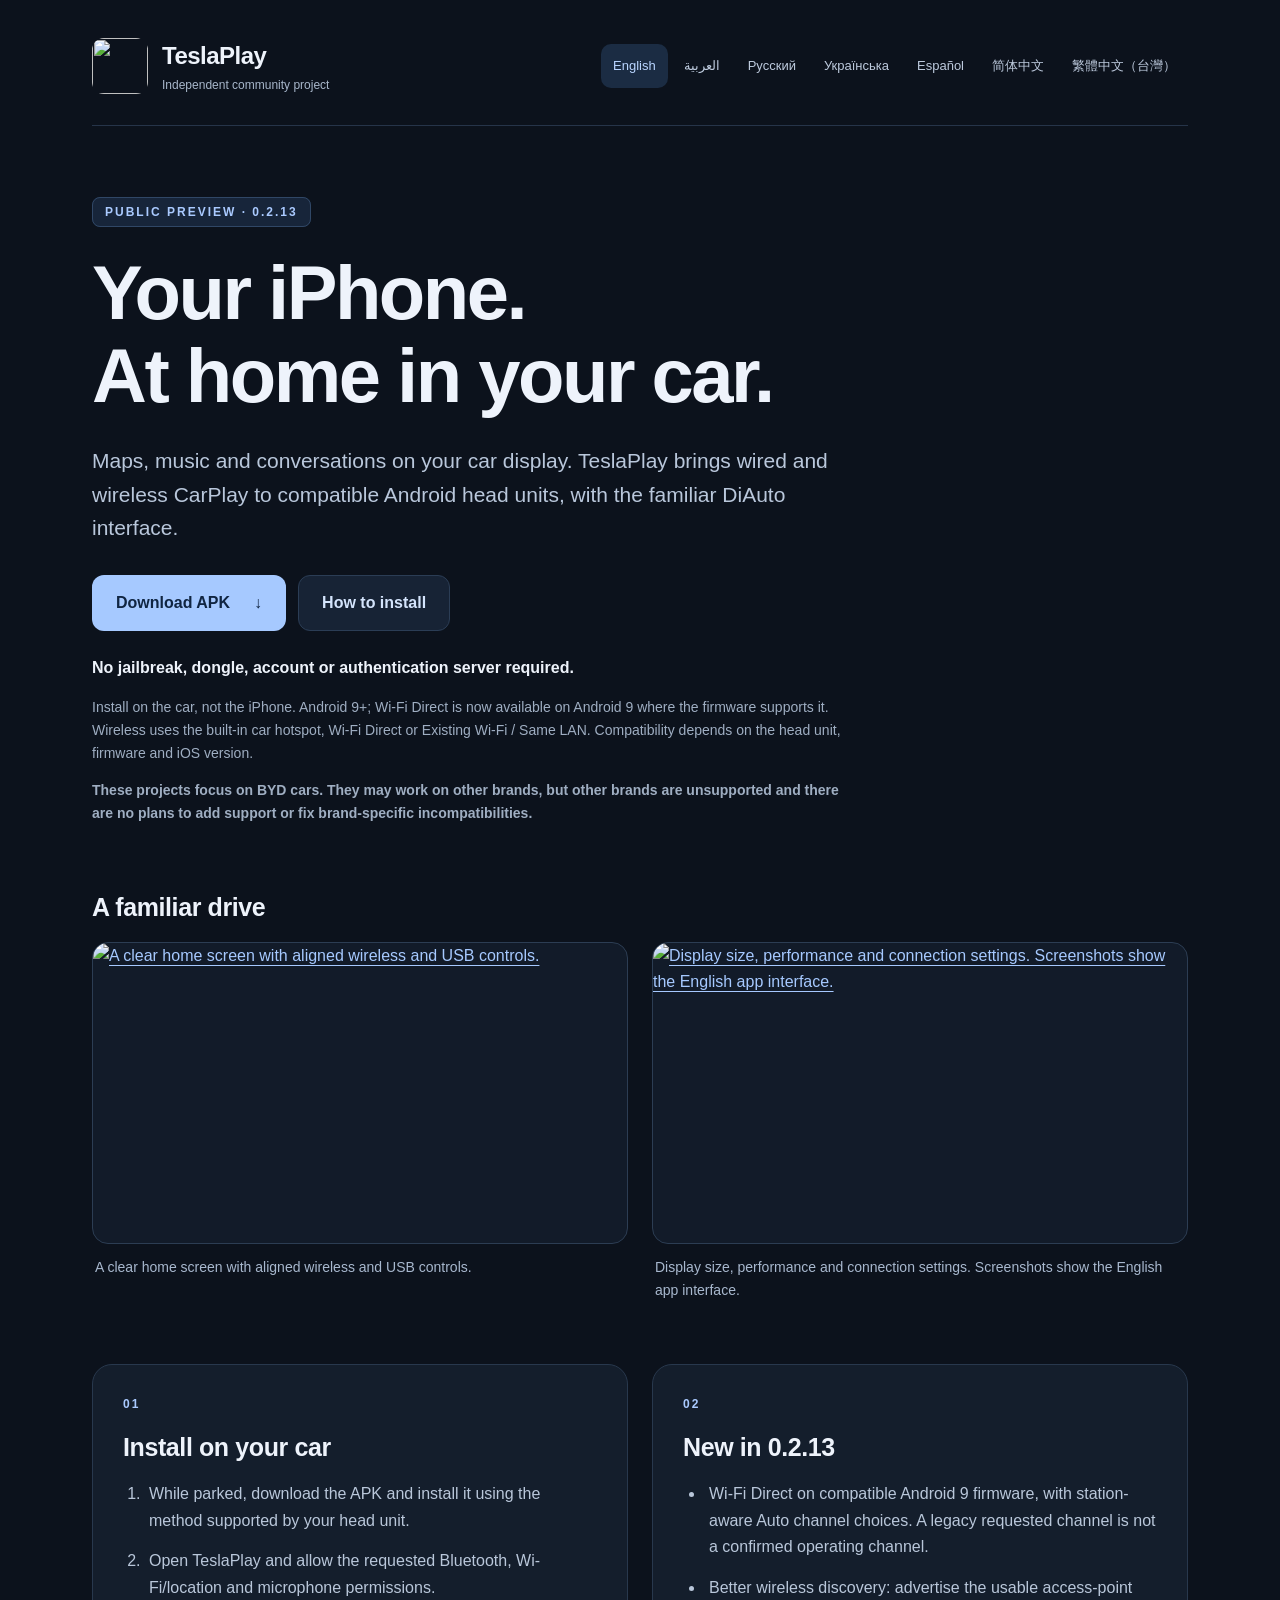
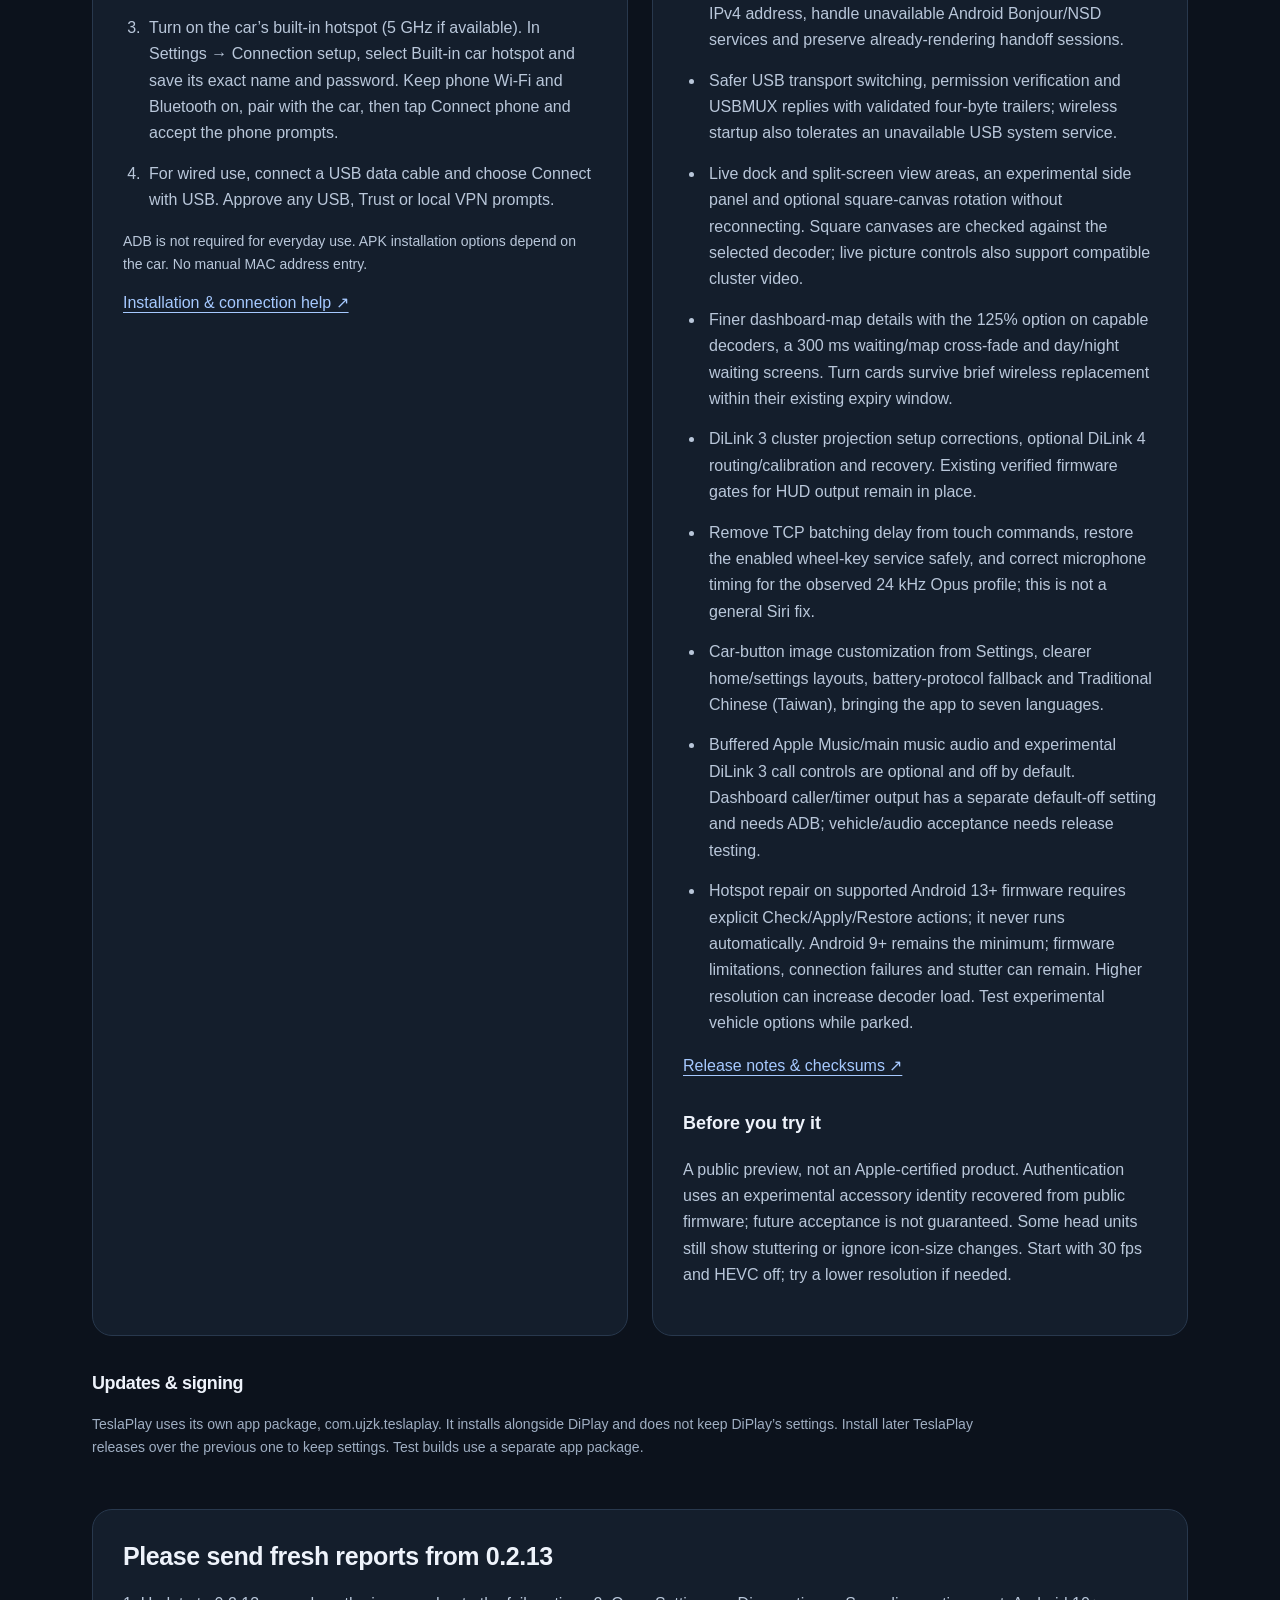
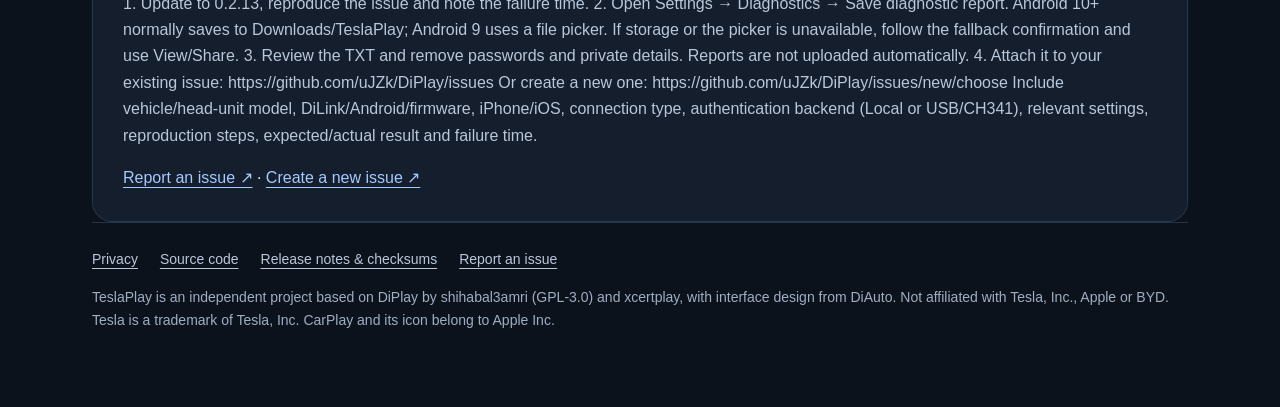
==== site/index.html @ d940fe67 "Rename the project to TeslaPlay with its own application ID Every name a user sees is now TeslaPlay." ====
<!doctype html>
<html lang="en" dir="ltr"><head><meta charset="utf-8"><meta name="viewport" content="width=device-width,initial-scale=1">
<title>TeslaPlay · Download APK</title><meta name="description" content="Maps, music and conversations on your car display. TeslaPlay brings wired and wireless CarPlay to compatible Android head units, with the familiar DiAuto interface."><meta name="theme-color" content="#0c121c">
<link rel="icon" href="./assets/icon.png"><link rel="stylesheet" href="./assets/site.css"><link rel="canonical" href="https://ujzk.github.io/DiPlay/"><link rel="alternate" hreflang="en" href="https://ujzk.github.io/DiPlay/"><link rel="alternate" hreflang="ar" href="https://ujzk.github.io/DiPlay/ar/"><link rel="alternate" hreflang="ru" href="https://ujzk.github.io/DiPlay/ru/"><link rel="alternate" hreflang="uk" href="https://ujzk.github.io/DiPlay/uk/"><link rel="alternate" hreflang="es" href="https://ujzk.github.io/DiPlay/es/"><link rel="alternate" hreflang="zh-Hans" href="https://ujzk.github.io/DiPlay/zh-Hans/"><link rel="alternate" hreflang="zh-Hant" href="https://ujzk.github.io/DiPlay/zh-Hant/">
<meta property="og:title" content="TeslaPlay — CarPlay receiver for Android"><meta property="og:description" content="No jailbreak, dongle, account or authentication server required."><meta property="og:image" content="https://ujzk.github.io/DiPlay/assets/home.png"><meta property="og:url" content="https://ujzk.github.io/DiPlay/"><meta property="og:type" content="website">
</head><body><main>
<header><a class="brand" href="./"><img src="./assets/icon.png" width="56" height="56" alt=""><span><strong>TeslaPlay</strong><small>Independent community project</small></span></a><nav class="languages" aria-label="Language"><a href="./" lang="en" hreflang="en" dir="auto" aria-current="page">English</a><a href="./ar/" lang="ar" hreflang="ar" dir="auto">العربية</a><a href="./ru/" lang="ru" hreflang="ru" dir="auto">Русский</a><a href="./uk/" lang="uk" hreflang="uk" dir="auto">Українська</a><a href="./es/" lang="es" hreflang="es" dir="auto">Español</a><a href="./zh-Hans/" lang="zh-Hans" hreflang="zh-Hans" dir="auto">简体中文</a><a href="./zh-Hant/" lang="zh-Hant" hreflang="zh-Hant" dir="auto">繁體中文（台灣）</a></nav></header>
<section class="hero"><span class="badge">PUBLIC PREVIEW · <bdi>0.2.13</bdi></span><h1>Your iPhone.<br>At home in your car.</h1><p class="intro">Maps, music and conversations on your car display. TeslaPlay brings wired and wireless CarPlay to compatible Android head units, with the familiar DiAuto interface.</p><div class="actions"><a class="button" href="https://github.com/uJZk/DiPlay/releases/latest">Download APK <span aria-hidden="true">↓</span></a><a class="button secondary" href="#install">How to install</a></div><p class="promise">No jailbreak, dongle, account or authentication server required.</p><p class="note">Install on the car, not the iPhone. Android 9+; Wi-Fi Direct is now available on Android 9 where the firmware supports it. Wireless uses the built-in car hotspot, Wi-Fi Direct or Existing Wi-Fi / Same LAN. Compatibility depends on the head unit, firmware and iOS version.</p><p class="note support-scope"><strong>These projects focus on BYD cars. They may work on other brands, but other brands are unsupported and there are no plans to add support or fix brand-specific incompatibilities.</strong></p></section>
<section class="gallery"><h2>A familiar drive</h2><div class="screens"><figure><a href="./assets/home.png"><img src="./assets/home.png" width="1920" height="1080" loading="lazy" alt="A clear home screen with aligned wireless and USB controls."></a><figcaption>A clear home screen with aligned wireless and USB controls.</figcaption></figure><figure><a href="./assets/settings.png"><img src="./assets/settings.png" width="1920" height="1080" loading="lazy" alt="Display size, performance and connection settings. Screenshots show the English app interface."></a><figcaption>Display size, performance and connection settings. Screenshots show the English app interface.</figcaption></figure></div></section>
<div class="grid"><section class="card" id="install"><span class="eyebrow">01</span><h2>Install on your car</h2><ol><li>While parked, download the APK and install it using the method supported by your head unit.</li><li>Open TeslaPlay and allow the requested Bluetooth, Wi-Fi/location and microphone permissions.</li><li>Turn on the car’s built-in hotspot (5 GHz if available). In Settings → Connection setup, select Built-in car hotspot and save its exact name and password. Keep phone Wi-Fi and Bluetooth on, pair with the car, then tap Connect phone and accept the phone prompts.</li><li>For wired use, connect a USB data cable and choose Connect with USB. Approve any USB, Trust or local VPN prompts.</li></ol><p class="note">ADB is not required for everyday use. APK installation options depend on the car. No manual MAC address entry.</p><a href="https://github.com/uJZk/DiPlay/blob/main/docs/INSTALL.md">Installation &amp; connection help ↗</a></section>
<section class="card"><span class="eyebrow">02</span><h2>New in 0.2.13</h2><ul><li>Wi-Fi Direct on compatible Android 9 firmware, with station-aware Auto channel choices. A legacy requested channel is not a confirmed operating channel.</li><li>Better wireless discovery: advertise the usable access-point IPv4 address, handle unavailable Android Bonjour/NSD services and preserve already-rendering handoff sessions.</li><li>Safer USB transport switching, permission verification and USBMUX replies with validated four-byte trailers; wireless startup also tolerates an unavailable USB system service.</li><li>Live dock and split-screen view areas, an experimental side panel and optional square-canvas rotation without reconnecting. Square canvases are checked against the selected decoder; live picture controls also support compatible cluster video.</li><li>Finer dashboard-map details with the 125% option on capable decoders, a 300 ms waiting/map cross-fade and day/night waiting screens. Turn cards survive brief wireless replacement within their existing expiry window.</li><li>DiLink 3 cluster projection setup corrections, optional DiLink 4 routing/calibration and recovery. Existing verified firmware gates for HUD output remain in place.</li><li>Remove TCP batching delay from touch commands, restore the enabled wheel-key service safely, and correct microphone timing for the observed 24 kHz Opus profile; this is not a general Siri fix.</li><li>Car-button image customization from Settings, clearer home/settings layouts, battery-protocol fallback and Traditional Chinese (Taiwan), bringing the app to seven languages.</li><li>Buffered Apple Music/main music audio and experimental DiLink 3 call controls are optional and off by default. Dashboard caller/timer output has a separate default-off setting and needs ADB; vehicle/audio acceptance needs release testing.</li><li>Hotspot repair on supported Android 13+ firmware requires explicit Check/Apply/Restore actions; it never runs automatically. Android 9+ remains the minimum; firmware limitations, connection failures and stutter can remain. Higher resolution can increase decoder load. Test experimental vehicle options while parked.</li></ul><a href="https://github.com/uJZk/DiPlay/releases">Release notes &amp; checksums ↗</a><h3>Before you try it</h3><p>A public preview, not an Apple-certified product. Authentication uses an experimental accessory identity recovered from public firmware; future acceptance is not guaranteed. Some head units still show stuttering or ignore icon-size changes. Start with 30 fps and HEVC off; try a lower resolution if needed.</p></section></div>
<section class="signing"><h2>Updates &amp; signing</h2><p>TeslaPlay uses its own app package, com.ujzk.teslaplay. It installs alongside DiPlay and does not keep DiPlay’s settings. Install later TeslaPlay releases over the previous one to keep settings. Test builds use a separate app package.</p></section>
<section class="card"><h2>Please send fresh reports from 0.2.13</h2><p>1. Update to 0.2.13, reproduce the issue and note the failure time. 2. Open Settings → Diagnostics → Save diagnostic report. Android 10+ normally saves to Downloads/TeslaPlay; Android 9 uses a file picker. If storage or the picker is unavailable, follow the fallback confirmation and use View/Share. 3. Review the TXT and remove passwords and private details. Reports are not uploaded automatically. 4. Attach it to your existing issue: https://github.com/uJZk/DiPlay/issues Or create a new one: https://github.com/uJZk/DiPlay/issues/new/choose Include vehicle/head-unit model, DiLink/Android/firmware, iPhone/iOS, connection type, authentication backend (Local or USB/CH341), relevant settings, reproduction steps, expected/actual result and failure time.</p><a href="https://github.com/uJZk/DiPlay/issues">Report an issue ↗</a> · <a href="https://github.com/uJZk/DiPlay/issues/new/choose">Create a new issue ↗</a></section>
<footer><nav><a href="https://github.com/uJZk/DiPlay/blob/main/docs/PRIVACY.md">Privacy</a><a href="https://github.com/uJZk/DiPlay">Source code</a><a href="https://github.com/uJZk/DiPlay/releases">Release notes &amp; checksums</a><a href="https://github.com/uJZk/DiPlay/issues">Report an issue</a></nav><p>TeslaPlay is an independent project based on DiPlay by shihabal3amri (GPL-3.0) and xcertplay, with interface design from DiAuto. Not affiliated with Tesla, Inc., Apple or BYD. Tesla is a trademark of Tesla, Inc. CarPlay and its icon belong to Apple Inc.</p></footer>
</main></body></html>
---- site/assets/site.css ----
:root{color-scheme:dark;font-family:Inter,-apple-system,BlinkMacSystemFont,"Segoe UI",Arial,sans-serif;background:#0c121c;color:#eef3fb;font-synthesis:none}*{box-sizing:border-box}html{scroll-behavior:smooth}body{margin:0;line-height:1.65}main{max-width:1160px;margin:auto;padding:36px 32px}a{color:#a6c9ff;text-underline-offset:4px}a:focus-visible{outline:3px solid #a6c9ff;outline-offset:5px}header{display:flex;align-items:center;justify-content:space-between;gap:24px;flex-wrap:wrap;padding-bottom:30px;border-bottom:1px solid #263449}.brand{display:flex;align-items:center;gap:14px;text-decoration:none;color:inherit}.brand strong{font-size:24px;letter-spacing:-.5px}.brand small{display:block;color:#a8b7cb;font-size:12px}.languages{display:flex;flex-wrap:wrap;gap:4px}.languages a{font-size:13px;min-height:44px;display:flex;align-items:center;padding:8px 12px;border-radius:10px;text-decoration:none;color:#bdcadd}.languages a[aria-current]{background:#1b2c43;color:#b9d5ff}.hero{padding:72px 0 52px;max-width:850px}.badge,.eyebrow{font-size:12px;font-weight:700;letter-spacing:2px;color:#aacaff}.badge{padding:7px 12px;background:#17253a;border:1px solid #304766;border-radius:8px}h1{font-size:clamp(40px,6.5vw,76px);line-height:1.1;letter-spacing:-2.5px;margin:26px 0}h2{font-size:25px;line-height:1.3;letter-spacing:-.4px;margin:0 0 18px}h3{font-size:18px;margin-top:30px}.intro{font-size:21px;line-height:1.6;color:#b9c7db;max-width:740px}.actions{display:flex;gap:12px;flex-wrap:wrap;margin:30px 0 24px}.button{display:inline-flex;align-items:center;justify-content:center;gap:24px;background:#a6c9ff;color:#102542;border:1px solid transparent;border-radius:12px;padding:14px 23px;min-height:52px;text-decoration:none;font-weight:650}.button:hover{background:#bed8ff}.button.secondary{background:#172335;border-color:#2b3d55;color:#d4e4fc}.button.secondary:hover{background:#223650}.promise{font-size:16px;font-weight:600;margin-bottom:8px}.note{font-size:14px;color:#9faec2;max-width:760px}.gallery{margin-bottom:50px}.screens{display:grid;grid-template-columns:1fr 1fr;gap:24px}figure{margin:0;min-width:0}figure:first-child{grid-column:1/-1}figure img{width:100%;height:auto;display:block;border:1px solid #2c3d53;border-radius:16px;background:#121b29}figcaption{font-size:14px;color:#a8b8ce;padding:12px 3px}.grid{display:grid;grid-template-columns:1fr 1fr;gap:24px}.card{background:#141e2c;border:1px solid #28384d;border-radius:20px;padding:30px}.eyebrow{display:block;margin-bottom:16px}li{padding-inline-start:4px;margin-bottom:14px}ol,ul{padding-inline-start:22px;color:#b9c7da}.card p{color:#b9c7da}.updates{display:flex;align-items:center;justify-content:space-between;gap:28px;margin-top:24px}.updates h2{margin-bottom:8px}.updates p{margin:0}.updates .button{flex-shrink:0}.signing{padding:36px 0;max-width:900px}.signing h2{font-size:18px}.signing p,footer{font-size:14px;color:#9faec2}footer{border-top:1px solid #263449;padding:25px 0}footer nav{display:flex;flex-wrap:wrap;gap:22px}footer a{color:#b9c7da}html[dir=rtl] h1{letter-spacing:0;line-height:1.3}html[dir=rtl] .badge{letter-spacing:0}@media(max-width:700px){main{padding:24px 20px}.hero{padding:42px 0 30px}h1{letter-spacing:-1px}.intro{font-size:18px}.screens,.grid{grid-template-columns:1fr}.card{padding:24px}.updates{align-items:flex-start;flex-direction:column}header{gap:18px}.languages a{padding:8px 10px}.gallery{margin-bottom:32px}}@media(prefers-reduced-motion:reduce){html{scroll-behavior:auto}}

/* TeslaPlay: two actual app screenshots, equal columns. */
figure:first-child{grid-column:auto}.brand img{border-radius:12px}html[dir=rtl] .eyebrow{letter-spacing:0}@media(max-width:700px){figure:first-child{grid-column:1/-1}}

/* Keep complete diagnostic URLs readable on narrow screens. */
.card p{overflow-wrap:anywhere}
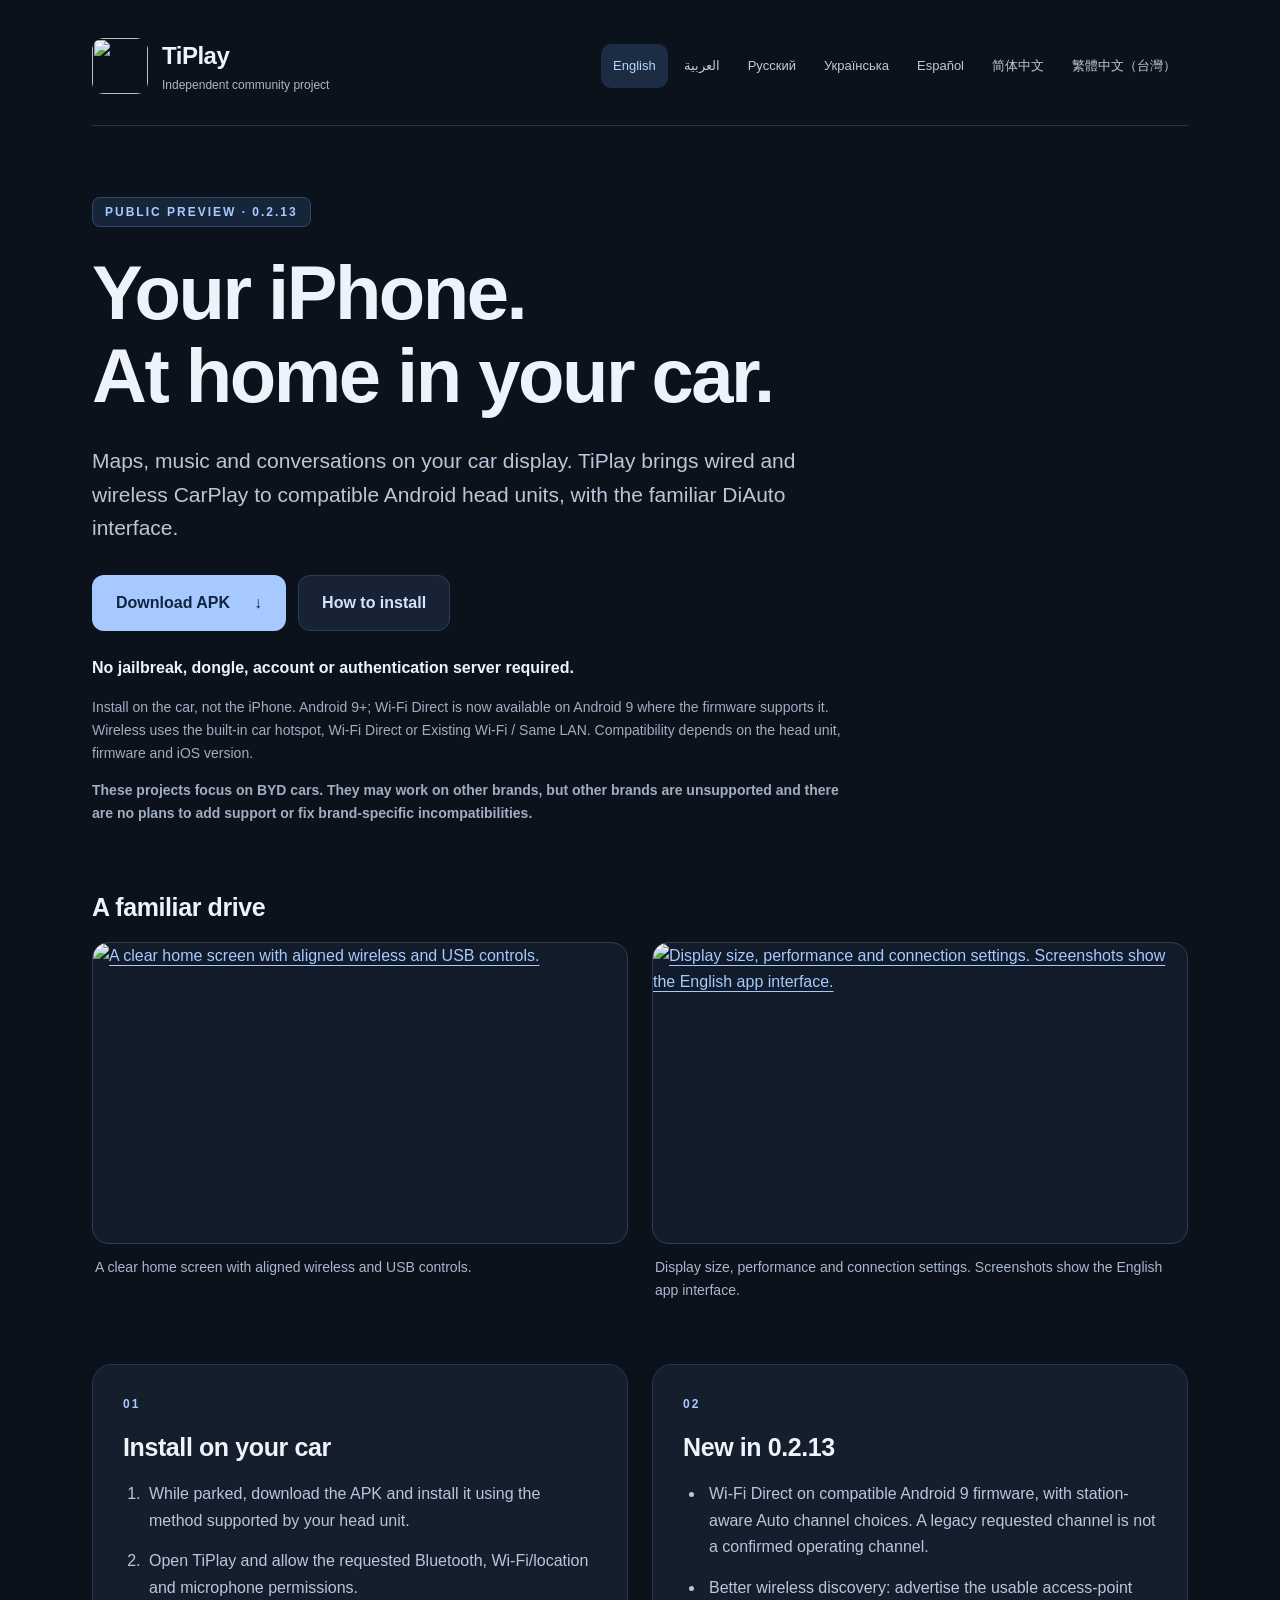
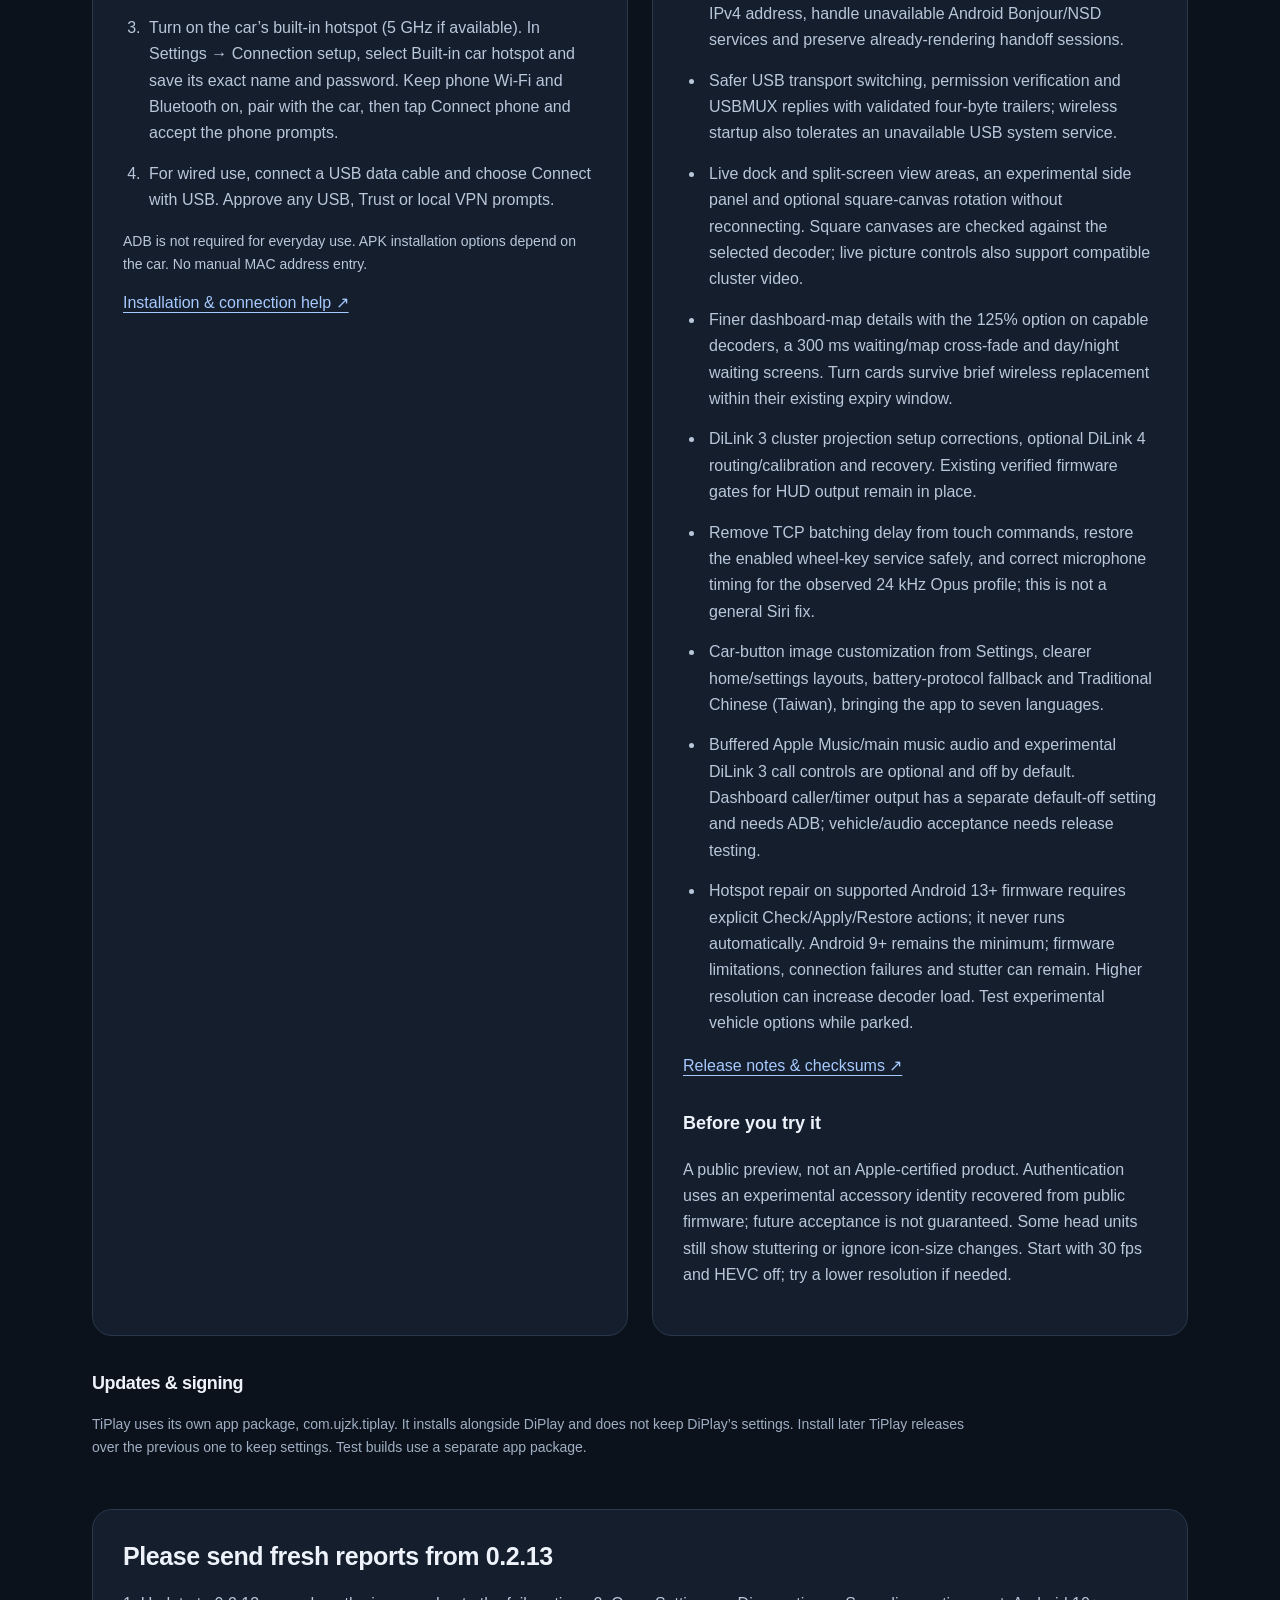
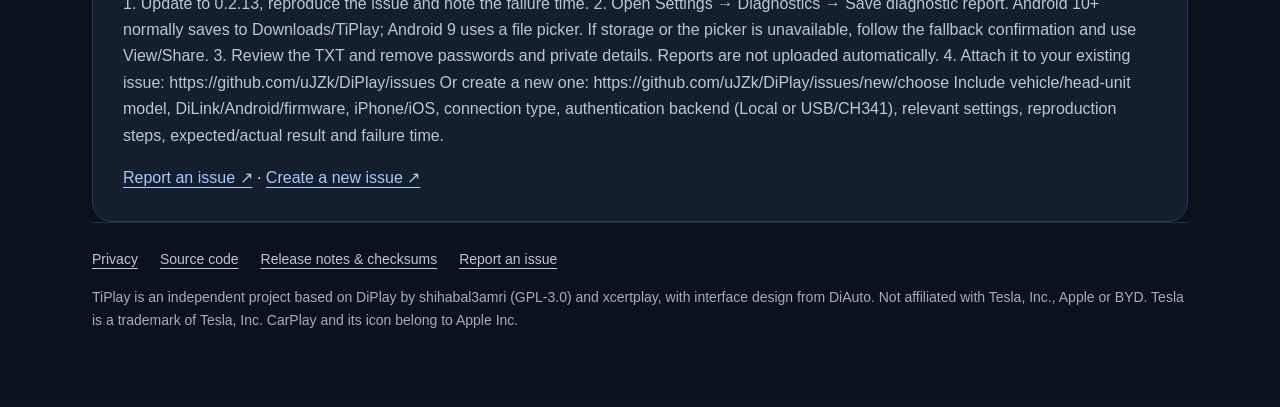
==== commit 8eb3bfb5: "Rename TeslaPlay to TiPlay The product name no longer uses the Tesla trademark. The app ID becomes c" ====
--- a/site/index.html
+++ b/site/index.html
@@ -1,15 +1,15 @@
 <!doctype html>
 <html lang="en" dir="ltr"><head><meta charset="utf-8"><meta name="viewport" content="width=device-width,initial-scale=1">
-<title>TeslaPlay · Download APK</title><meta name="description" content="Maps, music and conversations on your car display. TeslaPlay brings wired and wireless CarPlay to compatible Android head units, with the familiar DiAuto interface."><meta name="theme-color" content="#0c121c">
+<title>TiPlay · Download APK</title><meta name="description" content="Maps, music and conversations on your car display. TiPlay brings wired and wireless CarPlay to compatible Android head units, with the familiar DiAuto interface."><meta name="theme-color" content="#0c121c">
 <link rel="icon" href="./assets/icon.png"><link rel="stylesheet" href="./assets/site.css"><link rel="canonical" href="https://ujzk.github.io/DiPlay/"><link rel="alternate" hreflang="en" href="https://ujzk.github.io/DiPlay/"><link rel="alternate" hreflang="ar" href="https://ujzk.github.io/DiPlay/ar/"><link rel="alternate" hreflang="ru" href="https://ujzk.github.io/DiPlay/ru/"><link rel="alternate" hreflang="uk" href="https://ujzk.github.io/DiPlay/uk/"><link rel="alternate" hreflang="es" href="https://ujzk.github.io/DiPlay/es/"><link rel="alternate" hreflang="zh-Hans" href="https://ujzk.github.io/DiPlay/zh-Hans/"><link rel="alternate" hreflang="zh-Hant" href="https://ujzk.github.io/DiPlay/zh-Hant/">
-<meta property="og:title" content="TeslaPlay — CarPlay receiver for Android"><meta property="og:description" content="No jailbreak, dongle, account or authentication server required."><meta property="og:image" content="https://ujzk.github.io/DiPlay/assets/home.png"><meta property="og:url" content="https://ujzk.github.io/DiPlay/"><meta property="og:type" content="website">
+<meta property="og:title" content="TiPlay — CarPlay receiver for Android"><meta property="og:description" content="No jailbreak, dongle, account or authentication server required."><meta property="og:image" content="https://ujzk.github.io/DiPlay/assets/home.png"><meta property="og:url" content="https://ujzk.github.io/DiPlay/"><meta property="og:type" content="website">
 </head><body><main>
-<header><a class="brand" href="./"><img src="./assets/icon.png" width="56" height="56" alt=""><span><strong>TeslaPlay</strong><small>Independent community project</small></span></a><nav class="languages" aria-label="Language"><a href="./" lang="en" hreflang="en" dir="auto" aria-current="page">English</a><a href="./ar/" lang="ar" hreflang="ar" dir="auto">العربية</a><a href="./ru/" lang="ru" hreflang="ru" dir="auto">Русский</a><a href="./uk/" lang="uk" hreflang="uk" dir="auto">Українська</a><a href="./es/" lang="es" hreflang="es" dir="auto">Español</a><a href="./zh-Hans/" lang="zh-Hans" hreflang="zh-Hans" dir="auto">简体中文</a><a href="./zh-Hant/" lang="zh-Hant" hreflang="zh-Hant" dir="auto">繁體中文（台灣）</a></nav></header>
-<section class="hero"><span class="badge">PUBLIC PREVIEW · <bdi>0.2.13</bdi></span><h1>Your iPhone.<br>At home in your car.</h1><p class="intro">Maps, music and conversations on your car display. TeslaPlay brings wired and wireless CarPlay to compatible Android head units, with the familiar DiAuto interface.</p><div class="actions"><a class="button" href="https://github.com/uJZk/DiPlay/releases/latest">Download APK <span aria-hidden="true">↓</span></a><a class="button secondary" href="#install">How to install</a></div><p class="promise">No jailbreak, dongle, account or authentication server required.</p><p class="note">Install on the car, not the iPhone. Android 9+; Wi-Fi Direct is now available on Android 9 where the firmware supports it. Wireless uses the built-in car hotspot, Wi-Fi Direct or Existing Wi-Fi / Same LAN. Compatibility depends on the head unit, firmware and iOS version.</p><p class="note support-scope"><strong>These projects focus on BYD cars. They may work on other brands, but other brands are unsupported and there are no plans to add support or fix brand-specific incompatibilities.</strong></p></section>
+<header><a class="brand" href="./"><img src="./assets/icon.png" width="56" height="56" alt=""><span><strong>TiPlay</strong><small>Independent community project</small></span></a><nav class="languages" aria-label="Language"><a href="./" lang="en" hreflang="en" dir="auto" aria-current="page">English</a><a href="./ar/" lang="ar" hreflang="ar" dir="auto">العربية</a><a href="./ru/" lang="ru" hreflang="ru" dir="auto">Русский</a><a href="./uk/" lang="uk" hreflang="uk" dir="auto">Українська</a><a href="./es/" lang="es" hreflang="es" dir="auto">Español</a><a href="./zh-Hans/" lang="zh-Hans" hreflang="zh-Hans" dir="auto">简体中文</a><a href="./zh-Hant/" lang="zh-Hant" hreflang="zh-Hant" dir="auto">繁體中文（台灣）</a></nav></header>
+<section class="hero"><span class="badge">PUBLIC PREVIEW · <bdi>0.2.13</bdi></span><h1>Your iPhone.<br>At home in your car.</h1><p class="intro">Maps, music and conversations on your car display. TiPlay brings wired and wireless CarPlay to compatible Android head units, with the familiar DiAuto interface.</p><div class="actions"><a class="button" href="https://github.com/uJZk/DiPlay/releases/latest">Download APK <span aria-hidden="true">↓</span></a><a class="button secondary" href="#install">How to install</a></div><p class="promise">No jailbreak, dongle, account or authentication server required.</p><p class="note">Install on the car, not the iPhone. Android 9+; Wi-Fi Direct is now available on Android 9 where the firmware supports it. Wireless uses the built-in car hotspot, Wi-Fi Direct or Existing Wi-Fi / Same LAN. Compatibility depends on the head unit, firmware and iOS version.</p><p class="note support-scope"><strong>These projects focus on BYD cars. They may work on other brands, but other brands are unsupported and there are no plans to add support or fix brand-specific incompatibilities.</strong></p></section>
 <section class="gallery"><h2>A familiar drive</h2><div class="screens"><figure><a href="./assets/home.png"><img src="./assets/home.png" width="1920" height="1080" loading="lazy" alt="A clear home screen with aligned wireless and USB controls."></a><figcaption>A clear home screen with aligned wireless and USB controls.</figcaption></figure><figure><a href="./assets/settings.png"><img src="./assets/settings.png" width="1920" height="1080" loading="lazy" alt="Display size, performance and connection settings. Screenshots show the English app interface."></a><figcaption>Display size, performance and connection settings. Screenshots show the English app interface.</figcaption></figure></div></section>
-<div class="grid"><section class="card" id="install"><span class="eyebrow">01</span><h2>Install on your car</h2><ol><li>While parked, download the APK and install it using the method supported by your head unit.</li><li>Open TeslaPlay and allow the requested Bluetooth, Wi-Fi/location and microphone permissions.</li><li>Turn on the car’s built-in hotspot (5 GHz if available). In Settings → Connection setup, select Built-in car hotspot and save its exact name and password. Keep phone Wi-Fi and Bluetooth on, pair with the car, then tap Connect phone and accept the phone prompts.</li><li>For wired use, connect a USB data cable and choose Connect with USB. Approve any USB, Trust or local VPN prompts.</li></ol><p class="note">ADB is not required for everyday use. APK installation options depend on the car. No manual MAC address entry.</p><a href="https://github.com/uJZk/DiPlay/blob/main/docs/INSTALL.md">Installation &amp; connection help ↗</a></section>
+<div class="grid"><section class="card" id="install"><span class="eyebrow">01</span><h2>Install on your car</h2><ol><li>While parked, download the APK and install it using the method supported by your head unit.</li><li>Open TiPlay and allow the requested Bluetooth, Wi-Fi/location and microphone permissions.</li><li>Turn on the car’s built-in hotspot (5 GHz if available). In Settings → Connection setup, select Built-in car hotspot and save its exact name and password. Keep phone Wi-Fi and Bluetooth on, pair with the car, then tap Connect phone and accept the phone prompts.</li><li>For wired use, connect a USB data cable and choose Connect with USB. Approve any USB, Trust or local VPN prompts.</li></ol><p class="note">ADB is not required for everyday use. APK installation options depend on the car. No manual MAC address entry.</p><a href="https://github.com/uJZk/DiPlay/blob/main/docs/INSTALL.md">Installation &amp; connection help ↗</a></section>
 <section class="card"><span class="eyebrow">02</span><h2>New in 0.2.13</h2><ul><li>Wi-Fi Direct on compatible Android 9 firmware, with station-aware Auto channel choices. A legacy requested channel is not a confirmed operating channel.</li><li>Better wireless discovery: advertise the usable access-point IPv4 address, handle unavailable Android Bonjour/NSD services and preserve already-rendering handoff sessions.</li><li>Safer USB transport switching, permission verification and USBMUX replies with validated four-byte trailers; wireless startup also tolerates an unavailable USB system service.</li><li>Live dock and split-screen view areas, an experimental side panel and optional square-canvas rotation without reconnecting. Square canvases are checked against the selected decoder; live picture controls also support compatible cluster video.</li><li>Finer dashboard-map details with the 125% option on capable decoders, a 300 ms waiting/map cross-fade and day/night waiting screens. Turn cards survive brief wireless replacement within their existing expiry window.</li><li>DiLink 3 cluster projection setup corrections, optional DiLink 4 routing/calibration and recovery. Existing verified firmware gates for HUD output remain in place.</li><li>Remove TCP batching delay from touch commands, restore the enabled wheel-key service safely, and correct microphone timing for the observed 24 kHz Opus profile; this is not a general Siri fix.</li><li>Car-button image customization from Settings, clearer home/settings layouts, battery-protocol fallback and Traditional Chinese (Taiwan), bringing the app to seven languages.</li><li>Buffered Apple Music/main music audio and experimental DiLink 3 call controls are optional and off by default. Dashboard caller/timer output has a separate default-off setting and needs ADB; vehicle/audio acceptance needs release testing.</li><li>Hotspot repair on supported Android 13+ firmware requires explicit Check/Apply/Restore actions; it never runs automatically. Android 9+ remains the minimum; firmware limitations, connection failures and stutter can remain. Higher resolution can increase decoder load. Test experimental vehicle options while parked.</li></ul><a href="https://github.com/uJZk/DiPlay/releases">Release notes &amp; checksums ↗</a><h3>Before you try it</h3><p>A public preview, not an Apple-certified product. Authentication uses an experimental accessory identity recovered from public firmware; future acceptance is not guaranteed. Some head units still show stuttering or ignore icon-size changes. Start with 30 fps and HEVC off; try a lower resolution if needed.</p></section></div>
-<section class="signing"><h2>Updates &amp; signing</h2><p>TeslaPlay uses its own app package, com.ujzk.teslaplay. It installs alongside DiPlay and does not keep DiPlay’s settings. Install later TeslaPlay releases over the previous one to keep settings. Test builds use a separate app package.</p></section>
-<section class="card"><h2>Please send fresh reports from 0.2.13</h2><p>1. Update to 0.2.13, reproduce the issue and note the failure time. 2. Open Settings → Diagnostics → Save diagnostic report. Android 10+ normally saves to Downloads/TeslaPlay; Android 9 uses a file picker. If storage or the picker is unavailable, follow the fallback confirmation and use View/Share. 3. Review the TXT and remove passwords and private details. Reports are not uploaded automatically. 4. Attach it to your existing issue: https://github.com/uJZk/DiPlay/issues Or create a new one: https://github.com/uJZk/DiPlay/issues/new/choose Include vehicle/head-unit model, DiLink/Android/firmware, iPhone/iOS, connection type, authentication backend (Local or USB/CH341), relevant settings, reproduction steps, expected/actual result and failure time.</p><a href="https://github.com/uJZk/DiPlay/issues">Report an issue ↗</a> · <a href="https://github.com/uJZk/DiPlay/issues/new/choose">Create a new issue ↗</a></section>
-<footer><nav><a href="https://github.com/uJZk/DiPlay/blob/main/docs/PRIVACY.md">Privacy</a><a href="https://github.com/uJZk/DiPlay">Source code</a><a href="https://github.com/uJZk/DiPlay/releases">Release notes &amp; checksums</a><a href="https://github.com/uJZk/DiPlay/issues">Report an issue</a></nav><p>TeslaPlay is an independent project based on DiPlay by shihabal3amri (GPL-3.0) and xcertplay, with interface design from DiAuto. Not affiliated with Tesla, Inc., Apple or BYD. Tesla is a trademark of Tesla, Inc. CarPlay and its icon belong to Apple Inc.</p></footer>
+<section class="signing"><h2>Updates &amp; signing</h2><p>TiPlay uses its own app package, com.ujzk.tiplay. It installs alongside DiPlay and does not keep DiPlay’s settings. Install later TiPlay releases over the previous one to keep settings. Test builds use a separate app package.</p></section>
+<section class="card"><h2>Please send fresh reports from 0.2.13</h2><p>1. Update to 0.2.13, reproduce the issue and note the failure time. 2. Open Settings → Diagnostics → Save diagnostic report. Android 10+ normally saves to Downloads/TiPlay; Android 9 uses a file picker. If storage or the picker is unavailable, follow the fallback confirmation and use View/Share. 3. Review the TXT and remove passwords and private details. Reports are not uploaded automatically. 4. Attach it to your existing issue: https://github.com/uJZk/DiPlay/issues Or create a new one: https://github.com/uJZk/DiPlay/issues/new/choose Include vehicle/head-unit model, DiLink/Android/firmware, iPhone/iOS, connection type, authentication backend (Local or USB/CH341), relevant settings, reproduction steps, expected/actual result and failure time.</p><a href="https://github.com/uJZk/DiPlay/issues">Report an issue ↗</a> · <a href="https://github.com/uJZk/DiPlay/issues/new/choose">Create a new issue ↗</a></section>
+<footer><nav><a href="https://github.com/uJZk/DiPlay/blob/main/docs/PRIVACY.md">Privacy</a><a href="https://github.com/uJZk/DiPlay">Source code</a><a href="https://github.com/uJZk/DiPlay/releases">Release notes &amp; checksums</a><a href="https://github.com/uJZk/DiPlay/issues">Report an issue</a></nav><p>TiPlay is an independent project based on DiPlay by shihabal3amri (GPL-3.0) and xcertplay, with interface design from DiAuto. Not affiliated with Tesla, Inc., Apple or BYD. Tesla is a trademark of Tesla, Inc. CarPlay and its icon belong to Apple Inc.</p></footer>
 </main></body></html>
--- a/site/assets/site.css
+++ b/site/assets/site.css
@@ -1,6 +1,6 @@
 :root{color-scheme:dark;font-family:Inter,-apple-system,BlinkMacSystemFont,"Segoe UI",Arial,sans-serif;background:#0c121c;color:#eef3fb;font-synthesis:none}*{box-sizing:border-box}html{scroll-behavior:smooth}body{margin:0;line-height:1.65}main{max-width:1160px;margin:auto;padding:36px 32px}a{color:#a6c9ff;text-underline-offset:4px}a:focus-visible{outline:3px solid #a6c9ff;outline-offset:5px}header{display:flex;align-items:center;justify-content:space-between;gap:24px;flex-wrap:wrap;padding-bottom:30px;border-bottom:1px solid #263449}.brand{display:flex;align-items:center;gap:14px;text-decoration:none;color:inherit}.brand strong{font-size:24px;letter-spacing:-.5px}.brand small{display:block;color:#a8b7cb;font-size:12px}.languages{display:flex;flex-wrap:wrap;gap:4px}.languages a{font-size:13px;min-height:44px;display:flex;align-items:center;padding:8px 12px;border-radius:10px;text-decoration:none;color:#bdcadd}.languages a[aria-current]{background:#1b2c43;color:#b9d5ff}.hero{padding:72px 0 52px;max-width:850px}.badge,.eyebrow{font-size:12px;font-weight:700;letter-spacing:2px;color:#aacaff}.badge{padding:7px 12px;background:#17253a;border:1px solid #304766;border-radius:8px}h1{font-size:clamp(40px,6.5vw,76px);line-height:1.1;letter-spacing:-2.5px;margin:26px 0}h2{font-size:25px;line-height:1.3;letter-spacing:-.4px;margin:0 0 18px}h3{font-size:18px;margin-top:30px}.intro{font-size:21px;line-height:1.6;color:#b9c7db;max-width:740px}.actions{display:flex;gap:12px;flex-wrap:wrap;margin:30px 0 24px}.button{display:inline-flex;align-items:center;justify-content:center;gap:24px;background:#a6c9ff;color:#102542;border:1px solid transparent;border-radius:12px;padding:14px 23px;min-height:52px;text-decoration:none;font-weight:650}.button:hover{background:#bed8ff}.button.secondary{background:#172335;border-color:#2b3d55;color:#d4e4fc}.button.secondary:hover{background:#223650}.promise{font-size:16px;font-weight:600;margin-bottom:8px}.note{font-size:14px;color:#9faec2;max-width:760px}.gallery{margin-bottom:50px}.screens{display:grid;grid-template-columns:1fr 1fr;gap:24px}figure{margin:0;min-width:0}figure:first-child{grid-column:1/-1}figure img{width:100%;height:auto;display:block;border:1px solid #2c3d53;border-radius:16px;background:#121b29}figcaption{font-size:14px;color:#a8b8ce;padding:12px 3px}.grid{display:grid;grid-template-columns:1fr 1fr;gap:24px}.card{background:#141e2c;border:1px solid #28384d;border-radius:20px;padding:30px}.eyebrow{display:block;margin-bottom:16px}li{padding-inline-start:4px;margin-bottom:14px}ol,ul{padding-inline-start:22px;color:#b9c7da}.card p{color:#b9c7da}.updates{display:flex;align-items:center;justify-content:space-between;gap:28px;margin-top:24px}.updates h2{margin-bottom:8px}.updates p{margin:0}.updates .button{flex-shrink:0}.signing{padding:36px 0;max-width:900px}.signing h2{font-size:18px}.signing p,footer{font-size:14px;color:#9faec2}footer{border-top:1px solid #263449;padding:25px 0}footer nav{display:flex;flex-wrap:wrap;gap:22px}footer a{color:#b9c7da}html[dir=rtl] h1{letter-spacing:0;line-height:1.3}html[dir=rtl] .badge{letter-spacing:0}@media(max-width:700px){main{padding:24px 20px}.hero{padding:42px 0 30px}h1{letter-spacing:-1px}.intro{font-size:18px}.screens,.grid{grid-template-columns:1fr}.card{padding:24px}.updates{align-items:flex-start;flex-direction:column}header{gap:18px}.languages a{padding:8px 10px}.gallery{margin-bottom:32px}}@media(prefers-reduced-motion:reduce){html{scroll-behavior:auto}}
 
-/* TeslaPlay: two actual app screenshots, equal columns. */
+/* TiPlay: two actual app screenshots, equal columns. */
 figure:first-child{grid-column:auto}.brand img{border-radius:12px}html[dir=rtl] .eyebrow{letter-spacing:0}@media(max-width:700px){figure:first-child{grid-column:1/-1}}
 
 /* Keep complete diagnostic URLs readable on narrow screens. */
